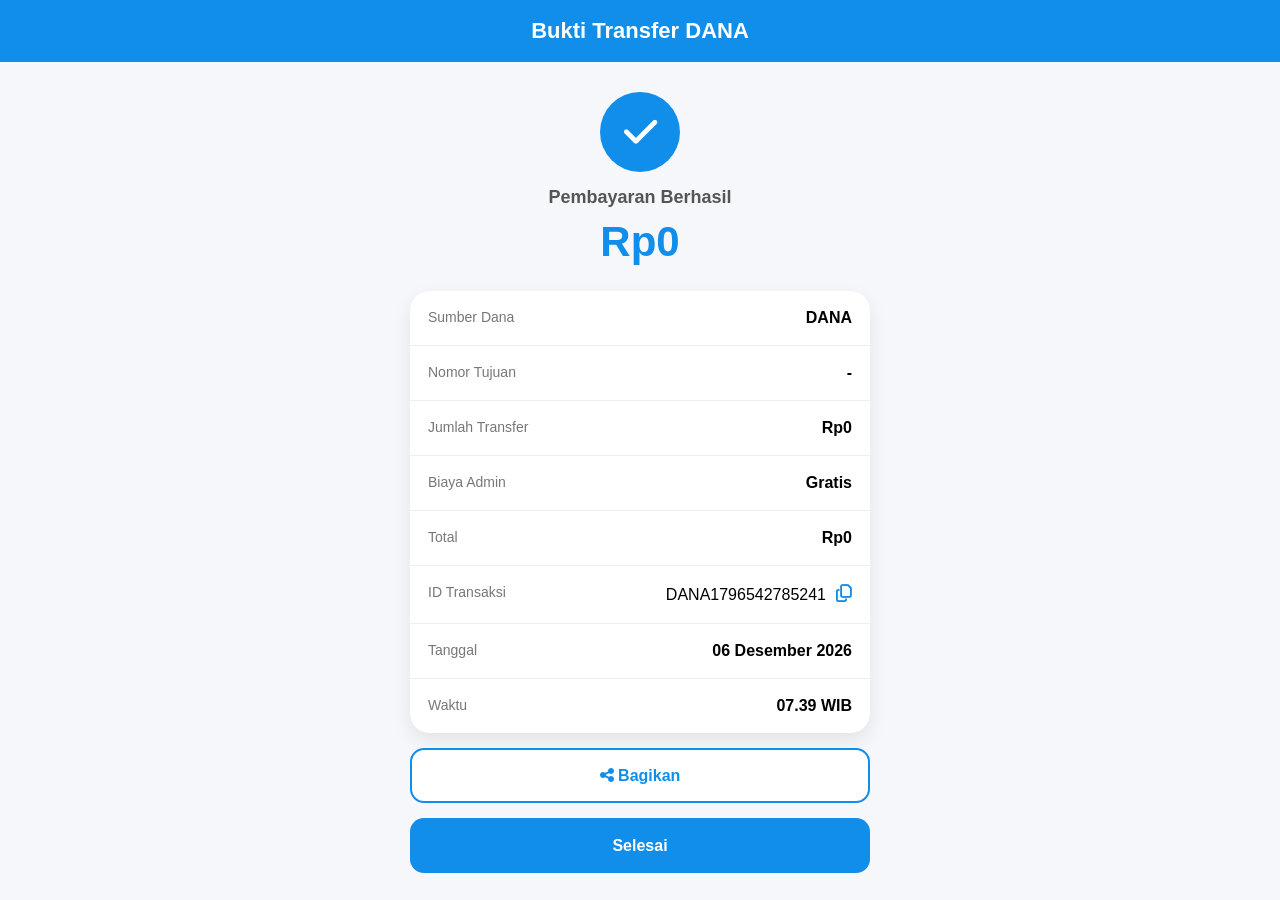
==== bukti-dana.html @ 1cd803ee "Add files via upload" ====
<!DOCTYPE html>
<html lang="id">
<head>
<meta charset="UTF-8">
<meta name="viewport" content="width=device-width, initial-scale=1.0">

<title>Bukti Transfer DANA</title>

<link rel="stylesheet" href="https://cdnjs.cloudflare.com/ajax/libs/font-awesome/6.5.2/css/all.min.css">

<style>

*{
margin:0;
padding:0;
box-sizing:border-box;
font-family:'Segoe UI',sans-serif;
}

body{
background:#f5f7fb;
}

.header{
background:#118eea;
color:#fff;
padding:18px;
font-size:22px;
font-weight:700;
text-align:center;
}

.container{
max-width:500px;
margin:auto;
padding:20px;
}

.success{
text-align:center;
margin-top:10px;
}

.check{
width:80px;
height:80px;
margin:auto;
border-radius:50%;
background:#118eea;
display:flex;
align-items:center;
justify-content:center;
}

.check i{
color:#fff;
font-size:38px;
}

.status{
margin-top:15px;
font-size:18px;
font-weight:600;
color:#555;
}

.amount{
margin-top:10px;
font-size:42px;
font-weight:700;
color:#118eea;
}

.card{
background:#fff;
margin-top:25px;
border-radius:20px;
overflow:hidden;
box-shadow:0 8px 20px rgba(0,0,0,.08);
}

.row{
display:flex;
justify-content:space-between;
padding:18px;
border-bottom:1px solid #eee;
}

.row:last-child{
border-bottom:none;
}

.label{
color:#777;
font-size:14px;
}

.value{
font-weight:600;
text-align:right;
}

.copy-box{
display:flex;
align-items:center;
gap:10px;
}

.copy-btn{
border:none;
background:none;
font-size:18px;
cursor:pointer;
color:#118eea;
}

.btn{
width:100%;
height:55px;
border:none;
border-radius:14px;
font-size:16px;
font-weight:600;
cursor:pointer;
margin-top:15px;
}

.btn-share{
background:#fff;
border:2px solid #118eea;
color:#118eea;
}

.btn-done{
background:#118eea;
color:#fff;
}

.toast{
position:fixed;
bottom:25px;
left:50%;
transform:translateX(-50%);
background:#222;
color:#fff;
padding:12px 18px;
border-radius:10px;
opacity:0;
visibility:hidden;
transition:.3s;
}

.toast.show{
opacity:1;
visibility:visible;
}

</style>

</head>
<body>

<div class="header">
Bukti Transfer DANA
</div>

<div class="container">

<div class="success">

<div class="check">
<i class="fas fa-check"></i>
</div>

<div class="status">
Pembayaran Berhasil
</div>

<div class="amount" id="amount">
Rp0
</div>

</div>

<div class="card">

<div class="row">
<div class="label">Sumber Dana</div>
<div class="value">DANA</div>
</div>

<div class="row">
<div class="label">Nomor Tujuan</div>
<div class="value" id="nomor">
-
</div>
</div>

<div class="row">
<div class="label">Jumlah Transfer</div>
<div class="value" id="jumlahTransfer">
Rp0
</div>
</div>

<div class="row">
<div class="label">Biaya Admin</div>
<div class="value">
Gratis
</div>
</div>

<div class="row">
<div class="label">Total</div>
<div class="value" id="totalTransfer">
Rp0
</div>
</div>

<div class="row">
<div class="label">ID Transaksi</div>

<div class="copy-box">

<span id="trxNumber">
DANA000000
</span>

<button
class="copy-btn"
onclick="copyTransaction()">
<i class="fa-regular fa-copy"></i>
</button>

</div>

</div>

<div class="row">
<div class="label">Tanggal</div>
<div class="value" id="tanggal"></div>
</div>

<div class="row">
<div class="label">Waktu</div>
<div class="value" id="waktu"></div>
</div>

</div>

<button
class="btn btn-share"
onclick="shareReceipt()">
<i class="fa-solid fa-share-nodes"></i>
Bagikan
</button>

<button
class="btn btn-done"
onclick="window.location.href='index.html'">
Selesai
</button>

</div>

<div id="toast" class="toast">
Berhasil disalin
</div>

<script>

const params = new URLSearchParams(window.location.search);

const nomor =
params.get("nomor") || "-";

const nominal =
parseInt(params.get("nominal")) || 0;

document.getElementById("amount").textContent =
"Rp" + nominal.toLocaleString("id-ID");

document.getElementById("jumlahTransfer").textContent =
"Rp" + nominal.toLocaleString("id-ID");

document.getElementById("totalTransfer").textContent =
"Rp" + nominal.toLocaleString("id-ID");

document.getElementById("nomor").textContent =
nomor;

const trx =
"DANA" +
Date.now();

document.getElementById("trxNumber").textContent =
trx;

const now = new Date();

document.getElementById("tanggal").textContent =
now.toLocaleDateString("id-ID",{
day:"2-digit",
month:"long",
year:"numeric"
});

document.getElementById("waktu").textContent =
now.toLocaleTimeString("id-ID",{
hour:"2-digit",
minute:"2-digit"
}) + " WIB";

function showToast(text){

const toast =
document.getElementById("toast");

toast.textContent = text;

toast.classList.add("show");

setTimeout(()=>{
toast.classList.remove("show");
},2000);

}

function copyTransaction(){

navigator.clipboard.writeText(trx);

showToast(
"ID Transaksi berhasil disalin"
);

}

function shareReceipt(){

if(navigator.share){

navigator.share({
title:"Bukti Transfer DANA",
text:
"Transfer berhasil\n" +
"ID : " + trx + "\n" +
"Nominal : Rp" +
nominal.toLocaleString("id-ID")
});

}else{

showToast(
"Browser tidak mendukung fitur bagikan"
);

}

}

</script>

</body>
</html>
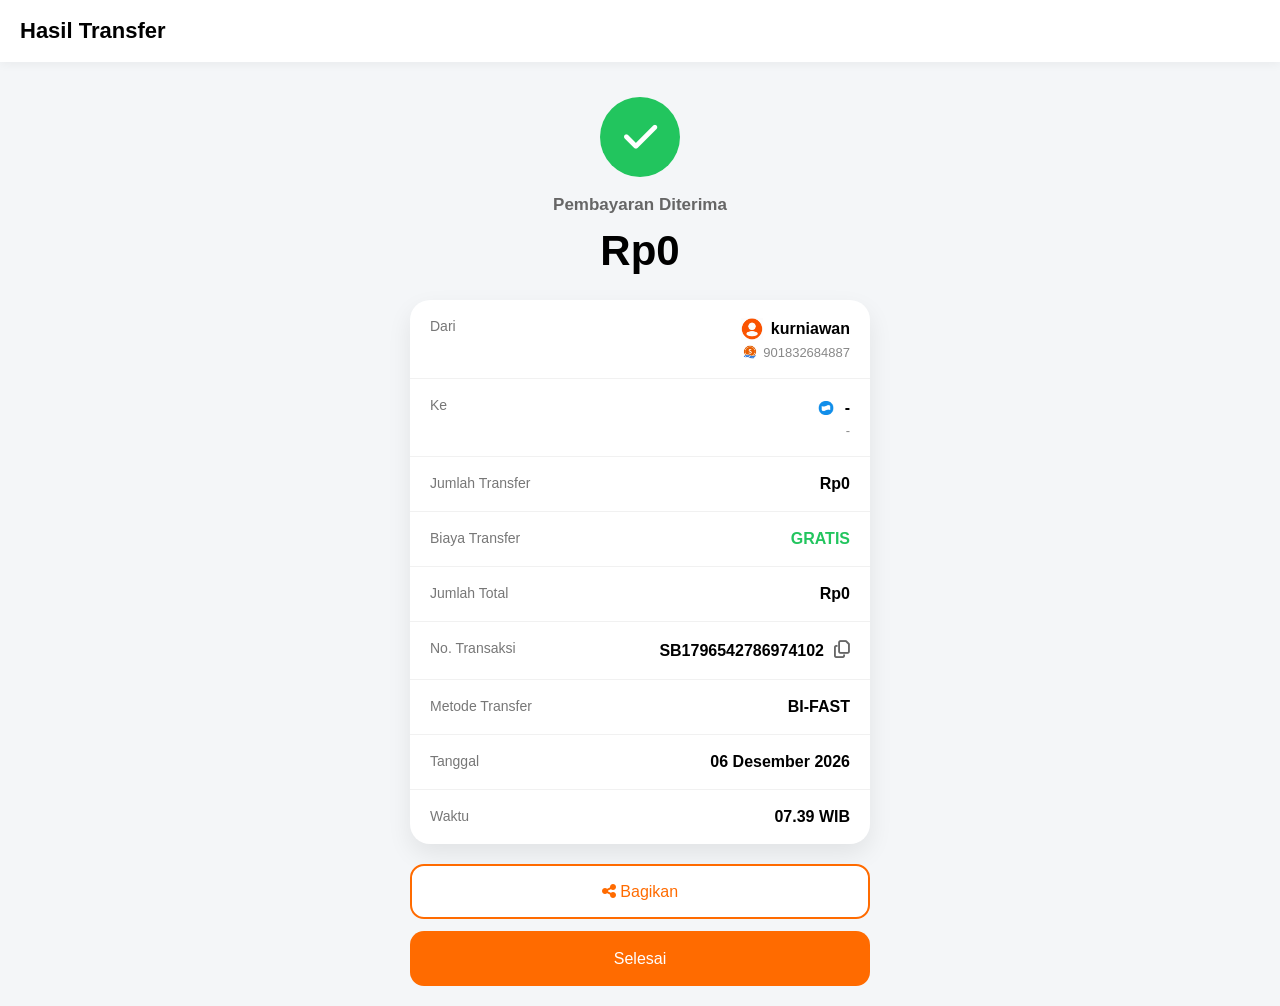
==== commit 9b29e152: "Update bukti-dana.html" ====
--- a/bukti-dana.html
+++ b/bukti-dana.html
@@ -4,362 +4,478 @@
 <meta charset="UTF-8">
 <meta name="viewport" content="width=device-width, initial-scale=1.0">
 
-<title>Bukti Transfer DANA</title>
+<title>Bukti Transfer</title>
 
 <link rel="stylesheet" href="https://cdnjs.cloudflare.com/ajax/libs/font-awesome/6.5.2/css/all.min.css">
 
 <style>
 
 *{
-margin:0;
-padding:0;
-box-sizing:border-box;
-font-family:'Segoe UI',sans-serif;
+    margin:0;
+    padding:0;
+    box-sizing:border-box;
+    font-family:'Segoe UI',sans-serif;
 }
 
 body{
-background:#f5f7fb;
+    background:#f4f6f8;
 }
 
 .header{
-background:#118eea;
-color:#fff;
-padding:18px;
-font-size:22px;
-font-weight:700;
-text-align:center;
+    background:#fff;
+    padding:18px 20px;
+    font-size:22px;
+    font-weight:700;
+    box-shadow:0 2px 10px rgba(0,0,0,.05);
 }
 
 .container{
-max-width:500px;
-margin:auto;
-padding:20px;
+    max-width:500px;
+    margin:auto;
+    padding:20px;
 }
 
 .success{
-text-align:center;
-margin-top:10px;
+    text-align:center;
+    margin-top:15px;
 }
 
 .check{
-width:80px;
-height:80px;
-margin:auto;
-border-radius:50%;
-background:#118eea;
-display:flex;
-align-items:center;
-justify-content:center;
+    width:80px;
+    height:80px;
+    border-radius:50%;
+    background:#22c55e;
+    display:flex;
+    align-items:center;
+    justify-content:center;
+    margin:auto;
 }
 
 .check i{
-color:#fff;
-font-size:38px;
+    color:white;
+    font-size:38px;
 }
 
 .status{
-margin-top:15px;
-font-size:18px;
-font-weight:600;
-color:#555;
+    margin-top:18px;
+    color:#666;
+    font-weight:600;
+    font-size:17px;
 }
 
 .amount{
-margin-top:10px;
-font-size:42px;
-font-weight:700;
-color:#118eea;
+    margin-top:12px;
+    font-size:42px;
+    font-weight:700;
 }
 
 .card{
-background:#fff;
-margin-top:25px;
-border-radius:20px;
-overflow:hidden;
-box-shadow:0 8px 20px rgba(0,0,0,.08);
+    background:#fff;
+    margin-top:25px;
+    border-radius:20px;
+    overflow:hidden;
+    box-shadow:0 10px 25px rgba(0,0,0,.08);
 }
 
 .row{
-display:flex;
-justify-content:space-between;
-padding:18px;
-border-bottom:1px solid #eee;
+    display:flex;
+    justify-content:space-between;
+    padding:18px 20px;
+    border-bottom:1px solid #f1f1f1;
+    gap:10px;
 }
 
 .row:last-child{
-border-bottom:none;
+    border-bottom:none;
 }
 
 .label{
-color:#777;
-font-size:14px;
+    color:#777;
+    font-size:14px;
 }
 
 .value{
-font-weight:600;
-text-align:right;
+    text-align:right;
+}
+
+.user-name-row{
+    display:flex;
+    align-items:center;
+    justify-content:flex-end;
+    gap:8px;
+}
+
+.logo{
+    width:22px;
+    height:22px;
+    object-fit:contain;
+}
+
+.logo-small{
+    width:16px;
+    height:16px;
+    object-fit:contain;
+}
+
+.user-name{
+    font-size:16px;
+    font-weight:600;
+}
+
+.user-info-row{
+    display:flex;
+    justify-content:flex-end;
+    align-items:center;
+    gap:5px;
+    margin-top:4px;
+}
+
+.user-info{
+    color:#888;
+    font-size:13px;
+}
+
+.price{
+    font-weight:600;
+    word-break:break-all;
+}
+
+.old{
+    text-decoration:line-through;
+    color:#999;
+    margin-right:6px;
+}
+
+.free{
+    color:#22c55e;
 }
 
 .copy-box{
-display:flex;
-align-items:center;
-gap:10px;
+    display:flex;
+    align-items:center;
+    justify-content:flex-end;
+    gap:10px;
 }
 
 .copy-btn{
-border:none;
-background:none;
-font-size:18px;
-cursor:pointer;
-color:#118eea;
+    border:none;
+    background:none;
+    cursor:pointer;
+    color:#666;
+    font-size:18px;
+    transition:.2s;
+}
+
+.copy-btn:hover{
+    transform:scale(1.1);
+}
+
+.buttons{
+    margin-top:20px;
 }
 
 .btn{
-width:100%;
-height:55px;
-border:none;
-border-radius:14px;
-font-size:16px;
-font-weight:600;
-cursor:pointer;
-margin-top:15px;
+    width:100%;
+    height:55px;
+    border-radius:14px;
+    font-size:16px;
+    cursor:pointer;
+    transition:.2s;
+}
+
+.btn:hover{
+    opacity:.9;
 }
 
 .btn-share{
-background:#fff;
-border:2px solid #118eea;
-color:#118eea;
+    background:white;
+    border:2px solid #ff6b00;
+    color:#ff6b00;
 }
 
 .btn-done{
-background:#118eea;
-color:#fff;
+    margin-top:12px;
+    border:none;
+    background:#ff6b00;
+    color:white;
 }
 
 .toast{
-position:fixed;
-bottom:25px;
-left:50%;
-transform:translateX(-50%);
-background:#222;
-color:#fff;
-padding:12px 18px;
-border-radius:10px;
-opacity:0;
-visibility:hidden;
-transition:.3s;
+    position:fixed;
+    bottom:25px;
+    left:50%;
+    transform:translateX(-50%);
+    background:#222;
+    color:white;
+    padding:12px 18px;
+    border-radius:12px;
+    font-size:14px;
+    opacity:0;
+    visibility:hidden;
+    transition:.3s;
+    z-index:999;
 }
 
 .toast.show{
-opacity:1;
-visibility:visible;
+    opacity:1;
+    visibility:visible;
 }
 
 </style>
-
 </head>
 <body>
 
 <div class="header">
-Bukti Transfer DANA
+    Hasil Transfer
 </div>
 
 <div class="container">
 
-<div class="success">
-
-<div class="check">
-<i class="fas fa-check"></i>
+    <div class="success">
+
+        <div class="check">
+            <i class="fas fa-check"></i>
+        </div>
+
+        <div class="status">
+            Pembayaran Diterima
+        </div>
+
+        <div class="amount" id="amount">
+            Rp0
+        </div>
+
+    </div>
+
+    <div class="card">
+
+        <div class="row">
+            <div class="label">Dari</div>
+
+            <div class="value">
+
+                <div class="user-name-row">
+                    <img src="pp.png" class="logo">
+                    <div class="user-name">
+                        kurniawan 
+                    </div>
+                </div>
+
+                <div class="user-info-row">
+                    <img src="seabank.png" class="logo-small">
+                    <div class="user-info">
+                        901832684887
+                    </div>
+                </div>
+
+            </div>
+        </div>
+
+        <div class="row">
+    <div class="label">Ke</div>
+
+    <div class="value">
+
+        <div class="user-name-row">
+            <img src="dana.png" class="logo">
+            <div class="user-name" id="receiverName">
+                -
+            </div>
+        </div>
+
+        <div class="user-info-row">
+            <div class="user-info" id="nomorTujuan">
+                5678 9010 1234
+            </div>
+        </div>
+
+    </div>
 </div>
 
-<div class="status">
-Pembayaran Berhasil
+        <div class="row">
+            <div class="label">Jumlah Transfer</div>
+            <div class="price" id="jumlahTransfer">
+              Rp0
+            </div>
+        </div>
+
+        <div class="row">
+            <div class="label">Biaya Transfer</div>
+            <div class="price">
+                <span class="free">GRATIS</span>
+            </div>
+        </div>
+
+        <div class="row">
+            <div class="label">Jumlah Total</div>
+            <div class="price" id="transferAmount">
+               Rp0
+            </div>
+        </div>
+
+        <div class="row">
+            <div class="label">No. Transaksi</div>
+
+            <div class="copy-box">
+
+                <span id="trxNumber" class="price">
+                    BC2026060412459871
+                </span>
+
+                <button
+                    class="copy-btn"
+                    onclick="copyTransaction()"
+                    title="Salin nomor transaksi">
+
+                    <i class="fa-regular fa-copy"></i>
+
+                </button>
+
+            </div>
+        </div>
+
+        <div class="row">
+            <div class="label">Metode Transfer</div>
+            <div class="price">BI-FAST</div>
+        </div>
+
+        <div class="row">
+            <div class="label">Tanggal</div>
+            <div class="price" id="tanggal"></div>
+        </div>
+
+        <div class="row">
+            <div class="label">Waktu</div>
+            <div class="price" id="waktu"></div>
+        </div>
+
+    </div>
+
+    <div class="buttons">
+
+        <button class="btn btn-share" onclick="shareReceipt()">
+            <i class="fa-solid fa-share-nodes"></i>
+            Bagikan
+        </button>
+
+        <button class="btn btn-done" onclick="finishTransaction()">
+            Selesai
+        </button>
+
+    </div>
+
 </div>
 
-<div class="amount" id="amount">
-Rp0
+<div id="toast" class="toast">
+    ✓ Nomor transaksi berhasil disalin
 </div>
 
-</div>
-
-<div class="card">
-
-<div class="row">
-<div class="label">Sumber Dana</div>
-<div class="value">DANA</div>
-</div>
-
-<div class="row">
-<div class="label">Nomor Tujuan</div>
-<div class="value" id="nomor">
--
-</div>
-</div>
-
-<div class="row">
-<div class="label">Jumlah Transfer</div>
-<div class="value" id="jumlahTransfer">
-Rp0
-</div>
-</div>
-
-<div class="row">
-<div class="label">Biaya Admin</div>
-<div class="value">
-Gratis
-</div>
-</div>
-
-<div class="row">
-<div class="label">Total</div>
-<div class="value" id="totalTransfer">
-Rp0
-</div>
-</div>
-
-<div class="row">
-<div class="label">ID Transaksi</div>
-
-<div class="copy-box">
-
-<span id="trxNumber">
-DANA000000
-</span>
-
-<button
-class="copy-btn"
-onclick="copyTransaction()">
-<i class="fa-regular fa-copy"></i>
-</button>
-
-</div>
-
-</div>
-
-<div class="row">
-<div class="label">Tanggal</div>
-<div class="value" id="tanggal"></div>
-</div>
-
-<div class="row">
-<div class="label">Waktu</div>
-<div class="value" id="waktu"></div>
-</div>
-
-</div>
-
-<button
-class="btn btn-share"
-onclick="shareReceipt()">
-<i class="fa-solid fa-share-nodes"></i>
-Bagikan
-</button>
-
-<button
-class="btn btn-done"
-onclick="window.location.href='index.html'">
-Selesai
-</button>
-
-</div>
-
-<div id="toast" class="toast">
-Berhasil disalin
-</div>
-
 <script>
 
+// =======================
+// AMBIL DATA DARI URL
+// =======================
 const params = new URLSearchParams(window.location.search);
 
-const nomor =
-params.get("nomor") || "-";
-
-const nominal =
-parseInt(params.get("nominal")) || 0;
-
+const nomor = params.get("nomor") || "-";
+const nama = params.get("nama") || "-";   // ✅ taruh di sini
+const nominal = Number(params.get("nominal")) || 0;
+const total = Number(params.get("total")) || nominal;
+
+// =======================
+// TAMPILKAN DATA USER
+// =======================
+document.getElementById("receiverName").textContent = nama;
+document.getElementById("nomorTujuan").textContent = nomor;
+
+// =======================
+// WAKTU & TANGGAL
+// =======================
+const now = new Date();
+
+const tanggal = now.toLocaleDateString("id-ID", {
+    day: "2-digit",
+    month: "long",
+    year: "numeric"
+});
+
+const waktu = now.toLocaleTimeString("id-ID", {
+    hour: "2-digit",
+    minute: "2-digit"
+}) + " WIB";
+
+document.getElementById("tanggal").textContent = tanggal;
+document.getElementById("waktu").textContent = waktu;
+
+// =======================
+// NOMINAL
+// =======================
 document.getElementById("amount").textContent =
 "Rp" + nominal.toLocaleString("id-ID");
 
 document.getElementById("jumlahTransfer").textContent =
 "Rp" + nominal.toLocaleString("id-ID");
 
-document.getElementById("totalTransfer").textContent =
-"Rp" + nominal.toLocaleString("id-ID");
-
-document.getElementById("nomor").textContent =
-nomor;
-
-const trx =
-"DANA" +
-Date.now();
-
+document.getElementById("transferAmount").textContent =
+"Rp" + total.toLocaleString("id-ID");
+
+// =======================
+// TRX NUMBER
+// =======================
 document.getElementById("trxNumber").textContent =
-trx;
-
-const now = new Date();
-
-document.getElementById("tanggal").textContent =
-now.toLocaleDateString("id-ID",{
-day:"2-digit",
-month:"long",
-year:"numeric"
-});
-
-document.getElementById("waktu").textContent =
-now.toLocaleTimeString("id-ID",{
-hour:"2-digit",
-minute:"2-digit"
-}) + " WIB";
-
+"SB" + Date.now() + Math.floor(Math.random() * 1000);
+
+// =======================
+// TOAST
+// =======================
 function showToast(text){
-
-const toast =
-document.getElementById("toast");
-
-toast.textContent = text;
-
-toast.classList.add("show");
-
-setTimeout(()=>{
-toast.classList.remove("show");
-},2000);
-
-}
-
+    const toast = document.getElementById("toast");
+    toast.innerText = text;
+    toast.classList.add("show");
+
+    setTimeout(() => {
+        toast.classList.remove("show");
+    }, 2000);
+}
+
+// =======================
+// COPY
+// =======================
 function copyTransaction(){
-
-navigator.clipboard.writeText(trx);
-
-showToast(
-"ID Transaksi berhasil disalin"
-);
-
-}
-
+    const trx = document.getElementById("trxNumber").innerText.trim();
+
+    navigator.clipboard.writeText(trx).then(() => {
+        showToast("✓ Nomor transaksi berhasil disalin");
+    });
+}
+
+// =======================
+// SHARE
+// =======================
 function shareReceipt(){
-
-if(navigator.share){
-
-navigator.share({
-title:"Bukti Transfer DANA",
-text:
-"Transfer berhasil\n" +
-"ID : " + trx + "\n" +
-"Nominal : Rp" +
-nominal.toLocaleString("id-ID")
-});
-
-}else{
-
-showToast(
-"Browser tidak mendukung fitur bagikan"
-);
-
-}
-
+    const trx = document.getElementById("trxNumber").innerText;
+
+    if(navigator.share){
+        navigator.share({
+            title: "Bukti Transfer",
+            text:
+                "Transfer berhasil\n" +
+                "No Transaksi : " + trx + "\n" +
+                "Nominal : Rp" + nominal.toLocaleString("id-ID")
+        });
+    } else {
+        showToast("Browser tidak mendukung fitur bagikan");
+    }
+}
+
+// =======================
+// SELESAI
+// =======================
+function finishTransaction(){
+    window.location.href = "index.html";
 }
 
 </script>
 
 </body>
-</html>+</html>
